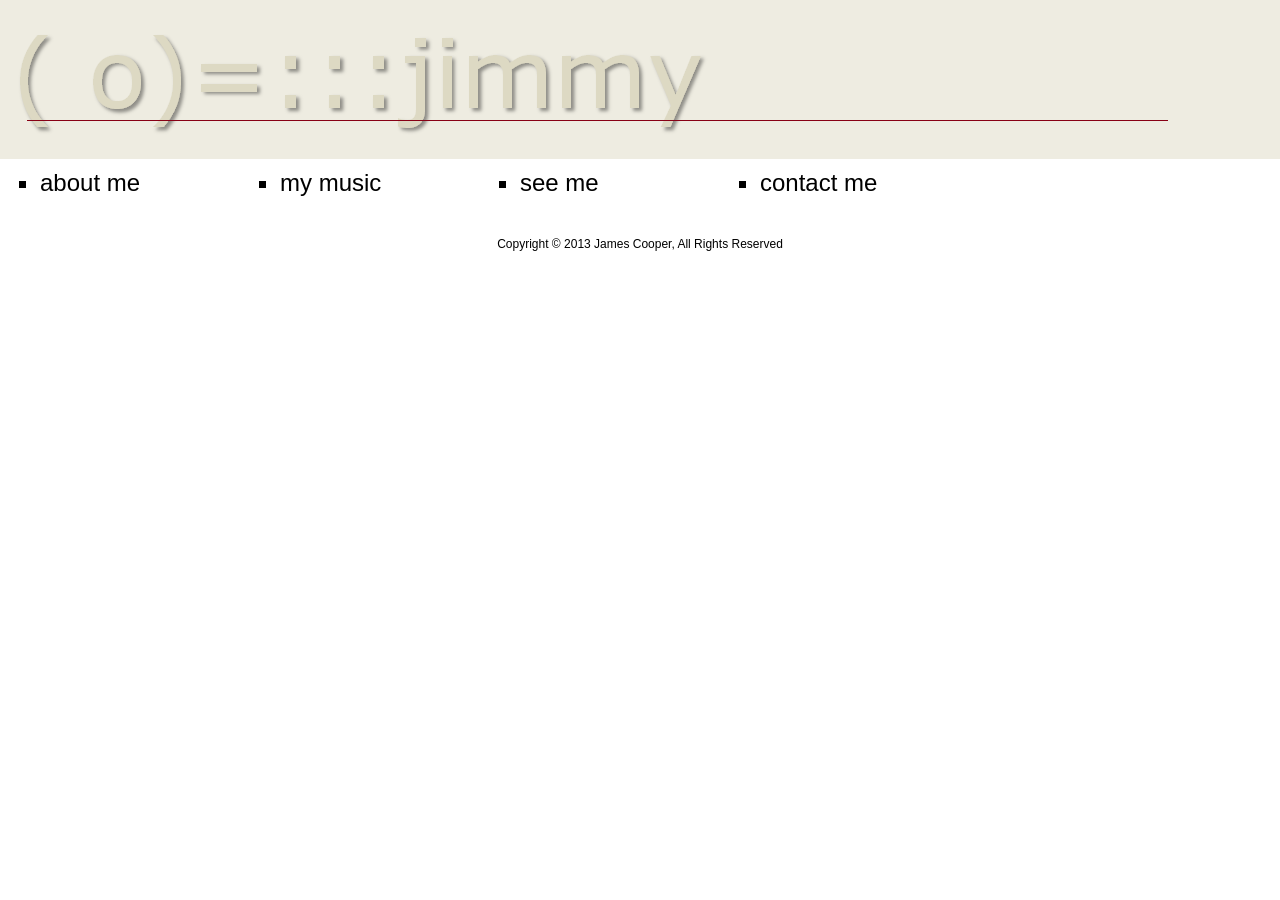
==== index.html @ d4c8a038 "Add initial website structure and content for guitarjimmy.com - Created contact-me.html with a simpl" ====
<!DOCTYPE html>
<html lang="en">
<head>
<meta http-equiv="Content-Type" content="text/html; charset=utf-8">
<title>( o)=:::jimmy</title>
<link rel="stylesheet" type="text/css" href="style.css">
</head>
<body>
<div id='container'>
<div id='header'>
<img alt='guitarjimmy.com' src='images\header.png'>
</div>
<ul>
<li><a href='about-me.html'>about me</a></li>
<li><a href='my-music.html'>my music</a></li>
<li><a href='see-me.html'>see me</a></li>
<li><a href='contact-me.html'>contact me</a></li>
</ul>
<div id='content'>
</div>
<div id='footer'>
Copyright &copy 2013 James Cooper, All Rights Reserved
</div>
</div>
</body>
</html>
---- style.css ----
body {font-family:Verdana, sans-serif;font-size:.75em;margin:0;padding:0;}

ul {list-style-type:square;margin:0;}

h1 {color:royalblue;}
h2 {font-size:1em;}

li {float:left;font-size:2em;width:10em;}
li a:link {color:black;text-decoration:none;}
li a:visited {color:black;text-decoration:none;}
li a:hover, a:active {color:black;text-decoration:underline;}

#container {float:left;width:100%;}

#contact-me {color:darkred;font-size:1.5em;text-align:center;}

#content {clear:both;padding:20px;width:90%;}
#content a:link {color:blue;text-decoration:underline;}
#content a:visited {color:blue;text-decoration:underline;}
#content a:hover, a:active {color:red;text-decoration:underline;}
#content li {float:none;font-size:1em;width:100%;}

#footer {padding-bottom:10px;text-align:center;width:100%;}

#header {background-color:#eeece1;height:159px;margin-bottom:10px;width:100%;}

#lyricals {padding: 7px 0 14px 44px;}

#songs img {border:none;padding-right:7px;}
#songs li {padding-bottom:.5em;}
<!-- #songs li a {float:left;} -->
#songs li a:link {color:darkred;text-decoration:underline;}
#songs li a:visited {color:darkred;text-decoration:underline;}
#songs li a:hover, a:active {color:darkred;text-decoration:underline;}
#songs p {color:darkslategray;}

.calling {color:royalblue;}
<!-- .coming {color:darkred;} -->
.current-page {background-color:darkred;color:white;padding: 0 14px 0 14px;}
.i {font-style:italic;}
.note {color:darkslategray;}
.picture {padding-bottom:20px;text-align:center;width:444px;}
.warning {color:darkred;}
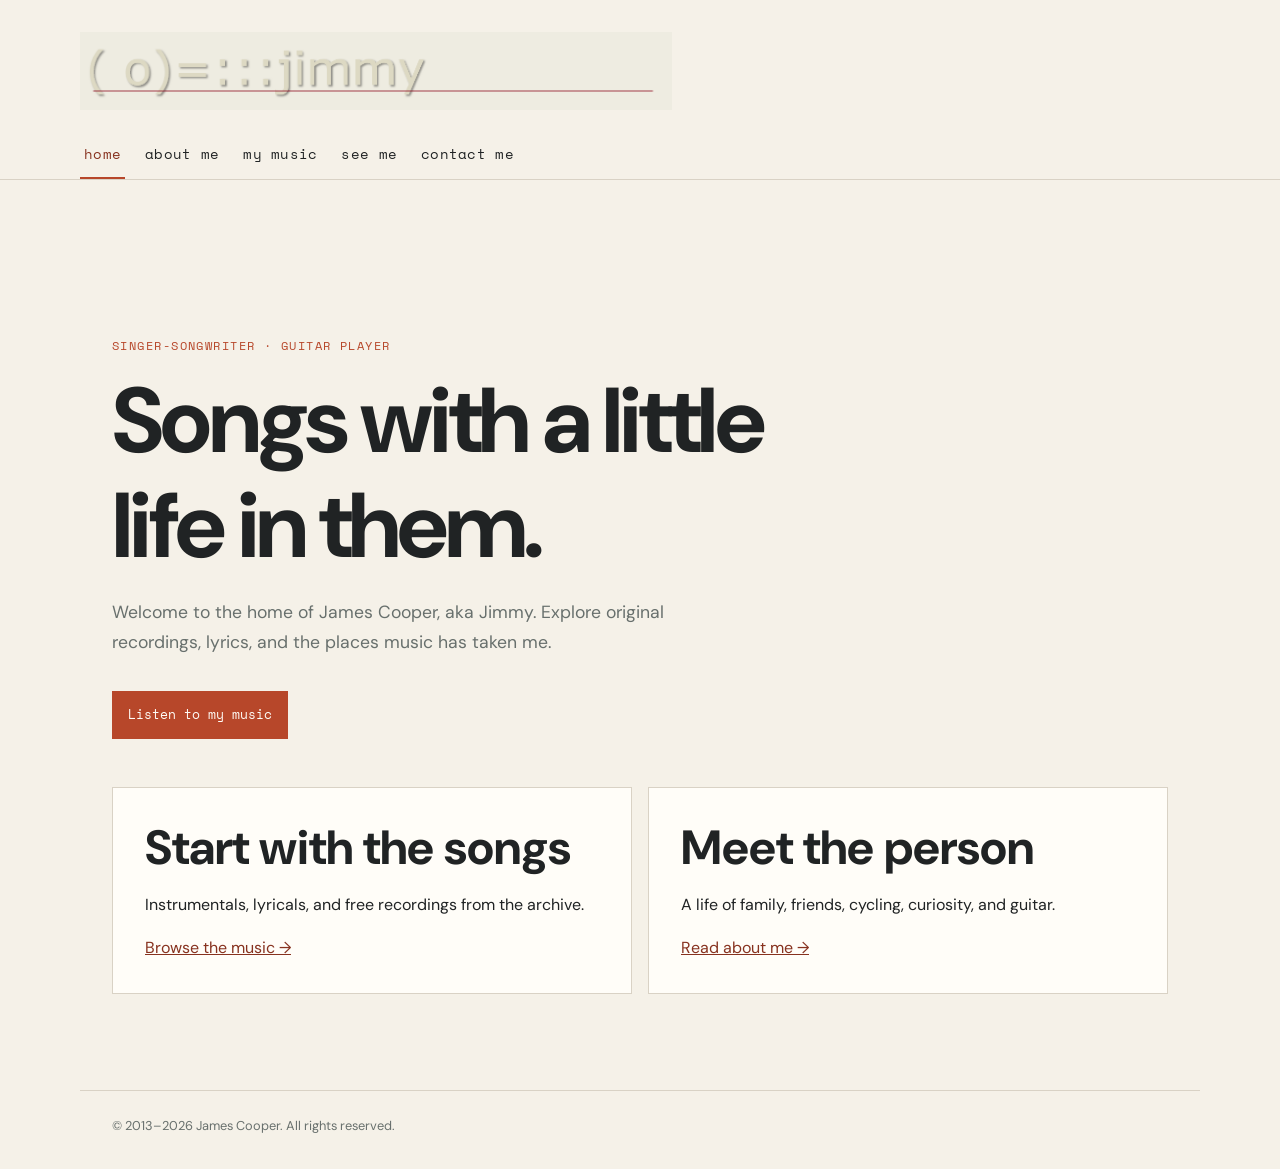
==== commit 97925f5b: "Refactor website structure for responsive design and improved accessibility" ====
--- a/index.html
+++ b/index.html
@@ -1,26 +1,35 @@
-<!DOCTYPE html>
+<!doctype html>
 <html lang="en">
 <head>
-<meta http-equiv="Content-Type" content="text/html; charset=utf-8">
-<title>( o)=:::jimmy</title>
-<link rel="stylesheet" type="text/css" href="style.css">
+<meta charset="utf-8">
+<meta name="viewport" content="width=device-width, initial-scale=1">
+<meta name="description" content="Original music, stories, and live appearances from singer-songwriter and guitar player James Cooper.">
+<title>guitarjimmy | James Cooper</title>
+<link rel="stylesheet" href="style.css">
 </head>
 <body>
-<div id='container'>
-<div id='header'>
-<img alt='guitarjimmy.com' src='images\header.png'>
-</div>
-<ul>
-<li><a href='about-me.html'>about me</a></li>
-<li><a href='my-music.html'>my music</a></li>
-<li><a href='see-me.html'>see me</a></li>
-<li><a href='contact-me.html'>contact me</a></li>
-</ul>
-<div id='content'>
-</div>
-<div id='footer'>
-Copyright &copy 2013 James Cooper, All Rights Reserved
-</div>
-</div>
+<header class="site-header">
+	<div class="header-inner"><a class="brand" href="index.html"><img alt="guitarjimmy.com" src="images/header.png"></a></div>
+	<nav class="site-nav" aria-label="Primary navigation"><ul>
+		<li><a class="current-page" aria-current="page" href="index.html">home</a></li>
+		<li><a href="about-me.html">about me</a></li>
+		<li><a href="my-music.html">my music</a></li>
+		<li><a href="see-me.html">see me</a></li>
+		<li><a href="contact-me.html">contact me</a></li>
+	</ul></nav>
+</header>
+<main>
+	<section class="hero" aria-labelledby="welcome-heading">
+		<p class="eyebrow">singer-songwriter · guitar player</p>
+		<h1 id="welcome-heading">Songs with a little life in them.</h1>
+		<p class="lede">Welcome to the home of James Cooper, aka Jimmy. Explore original recordings, lyrics, and the places music has taken me.</p>
+		<a class="button" href="my-music.html">Listen to my music</a>
+	</section>
+	<section class="content-grid" aria-label="Explore the site">
+		<article class="intro-panel"><h2>Start with the songs</h2><p>Instrumentals, lyricals, and free recordings from the archive.</p><a href="my-music.html">Browse the music &rarr;</a></article>
+		<article class="intro-panel"><h2>Meet the person</h2><p>A life of family, friends, cycling, curiosity, and guitar.</p><a href="about-me.html">Read about me &rarr;</a></article>
+	</section>
+</main>
+<footer class="site-footer">&copy; 2013&ndash;2026 James Cooper. All rights reserved.</footer>
 </body>
 </html>
--- a/style.css
+++ b/style.css
@@ -1,43 +1,105 @@
-body {font-family:Verdana, sans-serif;font-size:.75em;margin:0;padding:0;}
+@import url('https://fonts.googleapis.com/css2?family=DM+Sans:wght@400;500;700&family=Space+Mono:wght@400;700&display=swap');
 
-ul {list-style-type:square;margin:0;}
+:root {
+	--ink: #202324;
+	--muted: #68706d;
+	--paper: #f5f1e8;
+	--panel: #fffdf8;
+	--line: #d9d2c5;
+	--accent: #b7472a;
+	--accent-dark: #87321f;
+	--max-width: 70rem;
+}
 
-h1 {color:royalblue;}
-h2 {font-size:1em;}
+* { box-sizing: border-box; }
 
-li {float:left;font-size:2em;width:10em;}
-li a:link {color:black;text-decoration:none;}
-li a:visited {color:black;text-decoration:none;}
-li a:hover, a:active {color:black;text-decoration:underline;}
+html { scroll-behavior: smooth; }
 
-#container {float:left;width:100%;}
+body {
+	background: var(--paper);
+	color: var(--ink);
+	font-family: 'DM Sans', sans-serif;
+	font-size: 1rem;
+	line-height: 1.7;
+	margin: 0;
+}
 
-#contact-me {color:darkred;font-size:1.5em;text-align:center;}
+img, iframe { max-width: 100%; }
+img { height: auto; }
 
-#content {clear:both;padding:20px;width:90%;}
-#content a:link {color:blue;text-decoration:underline;}
-#content a:visited {color:blue;text-decoration:underline;}
-#content a:hover, a:active {color:red;text-decoration:underline;}
-#content li {float:none;font-size:1em;width:100%;}
+a { color: var(--accent-dark); }
+a:hover, a:focus-visible { color: var(--accent); }
 
-#footer {padding-bottom:10px;text-align:center;width:100%;}
+.site-header {
+	border-bottom: 1px solid var(--line);
+	padding: 1.25rem 1rem 0;
+}
 
-#header {background-color:#eeece1;height:159px;margin-bottom:10px;width:100%;}
+.header-inner, .site-nav, main, .site-footer {
+	margin: 0 auto;
+	max-width: var(--max-width);
+}
 
-#lyricals {padding: 7px 0 14px 44px;}
+.brand { display: inline-block; }
+.brand img { display: block; max-height: 5rem; object-fit: contain; object-position: left center; width: min(100%, 37rem); }
 
-#songs img {border:none;padding-right:7px;}
-#songs li {padding-bottom:.5em;}
-<!-- #songs li a {float:left;} -->
-#songs li a:link {color:darkred;text-decoration:underline;}
-#songs li a:visited {color:darkred;text-decoration:underline;}
-#songs li a:hover, a:active {color:darkred;text-decoration:underline;}
-#songs p {color:darkslategray;}
+.site-nav { padding: 1rem 0 0; }
+.site-nav ul { display: flex; flex-wrap: wrap; gap: .35rem .5rem; list-style: none; margin: 0; padding: 0; }
+.site-nav a, .site-nav .current-page {
+	border-bottom: 2px solid transparent;
+	color: var(--ink);
+	display: block;
+	font-family: 'Space Mono', monospace;
+	font-size: .78rem;
+	letter-spacing: .02em;
+	padding: .55rem .65rem .7rem;
+	text-decoration: none;
+}
+.site-nav a:hover, .site-nav a:focus-visible, .site-nav .current-page { border-color: var(--accent); color: var(--accent-dark); }
 
-.calling {color:royalblue;}
-<!-- .coming {color:darkred;} -->
-.current-page {background-color:darkred;color:white;padding: 0 14px 0 14px;}
-.i {font-style:italic;}
-.note {color:darkslategray;}
-.picture {padding-bottom:20px;text-align:center;width:444px;}
-.warning {color:darkred;}
+main { padding: 2.75rem 1rem 4rem; }
+.hero { padding: 1rem 0 3rem; }
+.eyebrow { color: var(--accent); font-family: 'Space Mono', monospace; font-size: .75rem; letter-spacing: .12em; text-transform: uppercase; }
+h1, h2, h3 { line-height: 1.15; margin: 0 0 1rem; }
+h1 { font-size: clamp(2.5rem, 12vw, 5.75rem); letter-spacing: -.04em; max-width: 11ch; }
+h2 { font-size: clamp(1.7rem, 6vw, 3rem); }
+h3 { font-size: 1.2rem; }
+.lede { color: var(--muted); font-size: 1.1rem; max-width: 38rem; }
+.button { background: var(--accent); color: #fffdf8; display: inline-block; font-family: 'Space Mono', monospace; font-size: .8rem; margin-top: 1rem; padding: .8rem 1rem; text-decoration: none; }
+.button:hover, .button:focus-visible { background: var(--accent-dark); color: #fffdf8; }
+.section-heading { border-bottom: 1px solid var(--line); margin-bottom: 1.5rem; padding-bottom: .75rem; }
+.intro-panel, .content-panel { background: var(--panel); border: 1px solid var(--line); padding: 1.25rem; }
+.content-grid, .photo-grid { display: grid; gap: 1rem; }
+.content-grid { grid-template-columns: repeat(auto-fit, minmax(min(100%, 16rem), 1fr)); }
+.photo-card { margin: 0; }
+.photo-card img { display: block; width: 100%; }
+.photo-card figcaption { background: var(--panel); border: 1px solid var(--line); border-top: 0; color: var(--muted); font-size: .9rem; padding: .8rem 1rem; }
+.prose { max-width: 48rem; }
+.prose ul { padding-left: 1.3rem; }
+.prose li { margin: .35rem 0; }
+.warning { border-left: 3px solid var(--accent); color: var(--accent-dark); padding-left: 1rem; }
+.note { color: var(--muted); font-size: .9rem; }
+.site-footer { border-top: 1px solid var(--line); color: var(--muted); font-size: .8rem; padding: 1.5rem 1rem 2rem; }
+
+/* Music page content remains lyric-first, but now scales with the viewport. */
+#songs > ul { list-style: none; margin: 0; padding: 0; }
+#songs > ul > li { border-bottom: 1px solid var(--line); padding: 1.5rem 0; }
+#songs h1 { font-size: clamp(2rem, 7vw, 3.5rem); max-width: none; }
+#songs h2 { color: var(--accent-dark); font-size: 1.35rem; }
+#songs p { color: var(--muted); }
+#songs iframe { border: 0; display: block; margin-bottom: .5rem; width: 100%; }
+#songs img { vertical-align: middle; width: 1.35rem; }
+#lyricals { columns: 1; padding: 0; }
+.i { font-style: italic; }
+
+@media (min-width: 48rem) {
+	.site-header { padding: 2rem 2rem 0; }
+	.site-nav ul { gap: 1rem; }
+	.site-nav a, .site-nav .current-page { font-size: .85rem; padding-inline: .25rem; }
+	main { padding: 5rem 2rem 6rem; }
+	.hero { min-height: 55vh; padding-top: 4rem; }
+	.intro-panel, .content-panel { padding: 2rem; }
+	.photo-grid { grid-template-columns: repeat(2, 1fr); }
+	.site-footer { padding-inline: 2rem; }
+	#lyricals { columns: 2; column-gap: 3rem; }
+}
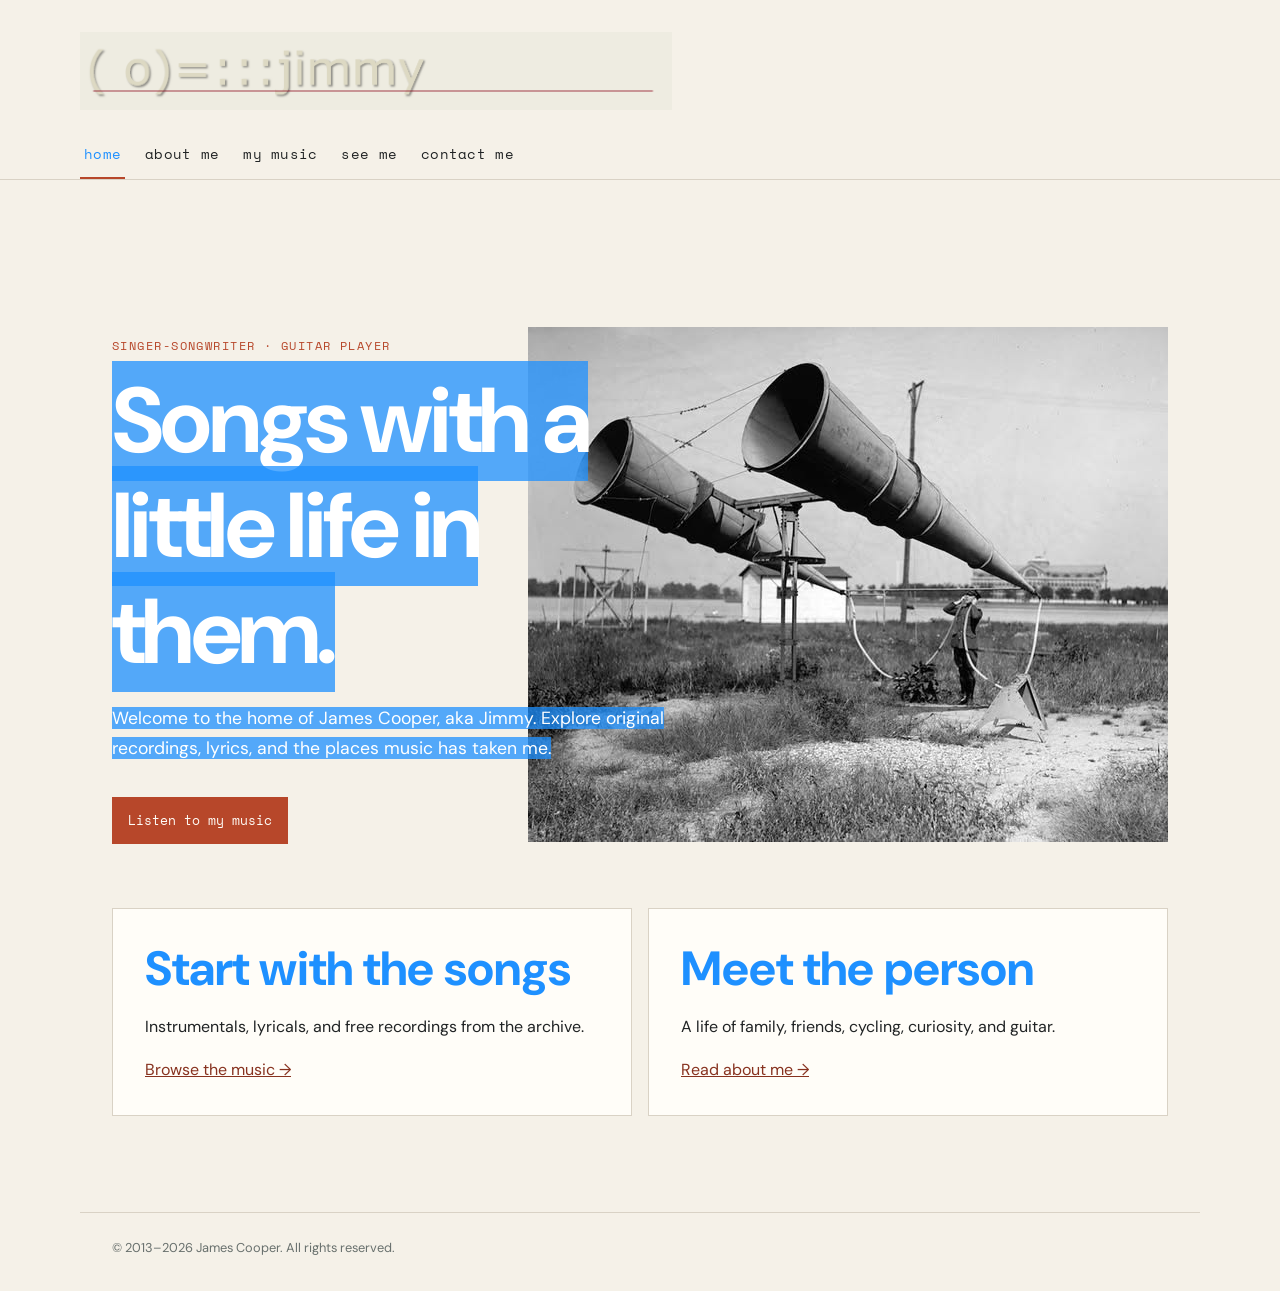
==== commit 94f0620f: "Update homepage and styling with new image, color adjustments, and responsive design" ====
--- a/index.html
+++ b/index.html
@@ -20,10 +20,12 @@
 </header>
 <main>
 	<section class="hero" aria-labelledby="welcome-heading">
+		<div class="hero-copy">
 		<p class="eyebrow">singer-songwriter · guitar player</p>
-		<h1 id="welcome-heading">Songs with a little life in them.</h1>
-		<p class="lede">Welcome to the home of James Cooper, aka Jimmy. Explore original recordings, lyrics, and the places music has taken me.</p>
+		<h1 id="welcome-heading"><span class="highlighted-text">Songs with a little life in them.</span></h1>
+		<p class="lede"><span class="highlighted-text">Welcome to the home of James Cooper, aka Jimmy. Explore original recordings, lyrics, and the places music has taken me.</span></p>
 		<a class="button" href="my-music.html">Listen to my music</a>
+		</div>
 	</section>
 	<section class="content-grid" aria-label="Explore the site">
 		<article class="intro-panel"><h2>Start with the songs</h2><p>Instrumentals, lyricals, and free recordings from the archive.</p><a href="my-music.html">Browse the music &rarr;</a></article>
--- a/style.css
+++ b/style.css
@@ -8,6 +8,7 @@
 	--line: #d9d2c5;
 	--accent: #b7472a;
 	--accent-dark: #87321f;
+	--heading: #1e90ff;
 	--max-width: 70rem;
 }
 
@@ -55,16 +56,31 @@
 	padding: .55rem .65rem .7rem;
 	text-decoration: none;
 }
-.site-nav a:hover, .site-nav a:focus-visible, .site-nav .current-page { border-color: var(--accent); color: var(--accent-dark); }
+.site-nav a:hover, .site-nav a:focus-visible, .site-nav .current-page { border-color: var(--accent); color: var(--heading); }
 
 main { padding: 2.75rem 1rem 4rem; }
-.hero { padding: 1rem 0 3rem; }
+.hero {
+	background-color: var(--paper);
+	background-image: url('images/two-horn-accoustic-location-system.jpg');
+	background-position: center bottom;
+	background-repeat: no-repeat;
+	background-size: auto 18rem;
+	min-height: 38rem;
+	padding: 1rem 0 20rem;
+}
+.hero-copy { max-width: 38rem; }
+.highlighted-text {
+	background-color: rgba(30, 144, 255, 0.75);
+	box-decoration-break: clone;
+	color: #fff;
+	-webkit-box-decoration-break: clone;
+}
 .eyebrow { color: var(--accent); font-family: 'Space Mono', monospace; font-size: .75rem; letter-spacing: .12em; text-transform: uppercase; }
-h1, h2, h3 { line-height: 1.15; margin: 0 0 1rem; }
+h1, h2, h3 { color: var(--heading); line-height: 1.15; margin: 0 0 1rem; }
 h1 { font-size: clamp(2.5rem, 12vw, 5.75rem); letter-spacing: -.04em; max-width: 11ch; }
 h2 { font-size: clamp(1.7rem, 6vw, 3rem); }
 h3 { font-size: 1.2rem; }
-.lede { color: var(--muted); font-size: 1.1rem; max-width: 38rem; }
+.lede { color: var(--heading); font-size: 1.1rem; max-width: 38rem; }
 .button { background: var(--accent); color: #fffdf8; display: inline-block; font-family: 'Space Mono', monospace; font-size: .8rem; margin-top: 1rem; padding: .8rem 1rem; text-decoration: none; }
 .button:hover, .button:focus-visible { background: var(--accent-dark); color: #fffdf8; }
 .section-heading { border-bottom: 1px solid var(--line); margin-bottom: 1.5rem; padding-bottom: .75rem; }
@@ -72,7 +88,7 @@
 .content-grid, .photo-grid { display: grid; gap: 1rem; }
 .content-grid { grid-template-columns: repeat(auto-fit, minmax(min(100%, 16rem), 1fr)); }
 .photo-card { margin: 0; }
-.photo-card img { display: block; width: 100%; }
+.photo-card img { display: block; height: auto; margin: 0 auto; max-width: 100%; width: auto; }
 .photo-card figcaption { background: var(--panel); border: 1px solid var(--line); border-top: 0; color: var(--muted); font-size: .9rem; padding: .8rem 1rem; }
 .prose { max-width: 48rem; }
 .prose ul { padding-left: 1.3rem; }
@@ -84,11 +100,18 @@
 /* Music page content remains lyric-first, but now scales with the viewport. */
 #songs > ul { list-style: none; margin: 0; padding: 0; }
 #songs > ul > li { border-bottom: 1px solid var(--line); padding: 1.5rem 0; }
-#songs h1 { font-size: clamp(2rem, 7vw, 3.5rem); max-width: none; }
-#songs h2 { color: var(--accent-dark); font-size: 1.35rem; }
+#songs h1 {
+	font-size: clamp(2rem, 7vw, 3.5rem);
+	max-width: none;
+	text-decoration: underline;
+	text-decoration-thickness: .08em;
+	text-underline-offset: .12em;
+}
+#songs h2 { color: var(--heading); font-size: 1.35rem; }
 #songs p { color: var(--muted); }
 #songs iframe { border: 0; display: block; margin-bottom: .5rem; width: 100%; }
 #songs img { vertical-align: middle; width: 1.35rem; }
+#songs .note a:last-child { color: var(--heading); }
 #lyricals { columns: 1; padding: 0; }
 .i { font-style: italic; }
 
@@ -97,7 +120,12 @@
 	.site-nav ul { gap: 1rem; }
 	.site-nav a, .site-nav .current-page { font-size: .85rem; padding-inline: .25rem; }
 	main { padding: 5rem 2rem 6rem; }
-	.hero { min-height: 55vh; padding-top: 4rem; }
+	.hero {
+		background-position: right center;
+		background-size: auto min(100%, 515px);
+		min-height: 32rem;
+		padding: 4rem 45% 4rem 0;
+	}
 	.intro-panel, .content-panel { padding: 2rem; }
 	.photo-grid { grid-template-columns: repeat(2, 1fr); }
 	.site-footer { padding-inline: 2rem; }
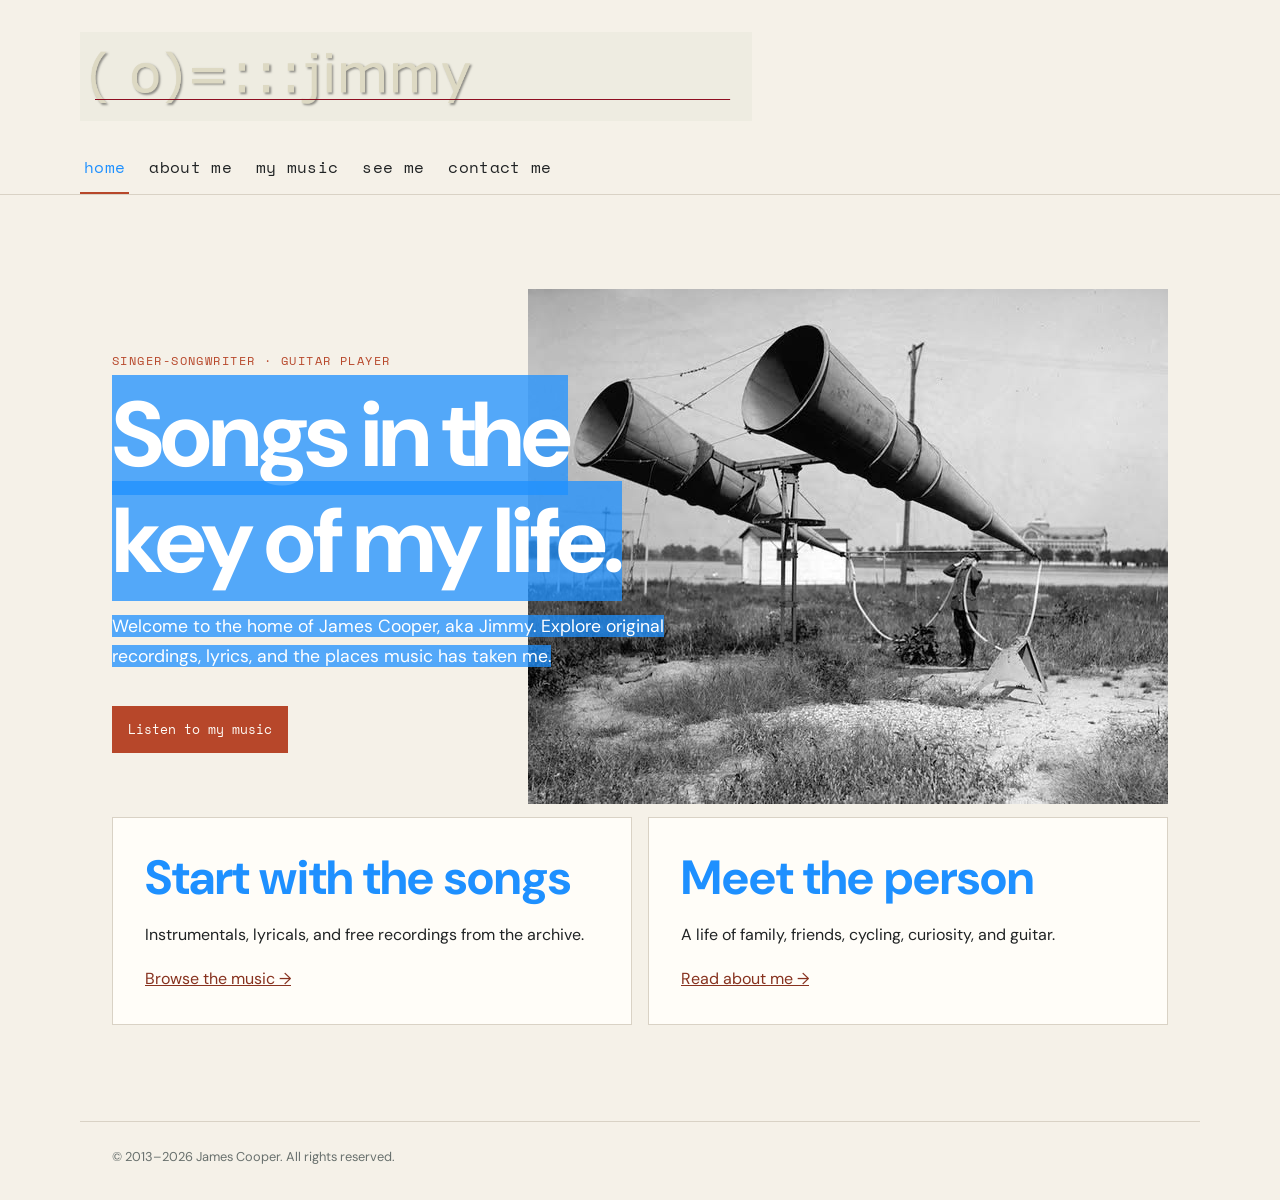
==== commit 64dff08d: "Update hero section heading text for clarity and impact" ====
--- a/index.html
+++ b/index.html
@@ -22,7 +22,7 @@
 	<section class="hero" aria-labelledby="welcome-heading">
 		<div class="hero-copy">
 		<p class="eyebrow">singer-songwriter · guitar player</p>
-		<h1 id="welcome-heading"><span class="highlighted-text">Songs with a little life in them.</span></h1>
+		<h1 id="welcome-heading"><span class="highlighted-text">Songs in the key of my life.</span></h1>
 		<p class="lede"><span class="highlighted-text">Welcome to the home of James Cooper, aka Jimmy. Explore original recordings, lyrics, and the places music has taken me.</span></p>
 		<a class="button" href="my-music.html">Listen to my music</a>
 		</div>
--- a/style.css
+++ b/style.css
@@ -42,7 +42,7 @@
 }
 
 .brand { display: inline-block; }
-.brand img { display: block; max-height: 5rem; object-fit: contain; object-position: left center; width: min(100%, 37rem); }
+.brand img { display: block; max-height: 6rem; object-fit: contain; object-position: left center; width: min(100%, 42rem); }
 
 .site-nav { padding: 1rem 0 0; }
 .site-nav ul { display: flex; flex-wrap: wrap; gap: .35rem .5rem; list-style: none; margin: 0; padding: 0; }
@@ -51,12 +51,16 @@
 	color: var(--ink);
 	display: block;
 	font-family: 'Space Mono', monospace;
-	font-size: .78rem;
+	font-size: .9rem;
 	letter-spacing: .02em;
 	padding: .55rem .65rem .7rem;
 	text-decoration: none;
 }
 .site-nav a:hover, .site-nav a:focus-visible, .site-nav .current-page { border-color: var(--accent); color: var(--heading); }
+
+@media (max-width: 47.999rem) {
+	.brand img { max-height: 4.75rem; width: min(100%, 30rem); }
+}
 
 main { padding: 2.75rem 1rem 4rem; }
 .hero {
@@ -118,7 +122,7 @@
 @media (min-width: 48rem) {
 	.site-header { padding: 2rem 2rem 0; }
 	.site-nav ul { gap: 1rem; }
-	.site-nav a, .site-nav .current-page { font-size: .85rem; padding-inline: .25rem; }
+	.site-nav a, .site-nav .current-page { font-size: 1rem; padding-inline: .25rem; }
 	main { padding: 5rem 2rem 6rem; }
 	.hero {
 		background-position: right center;
